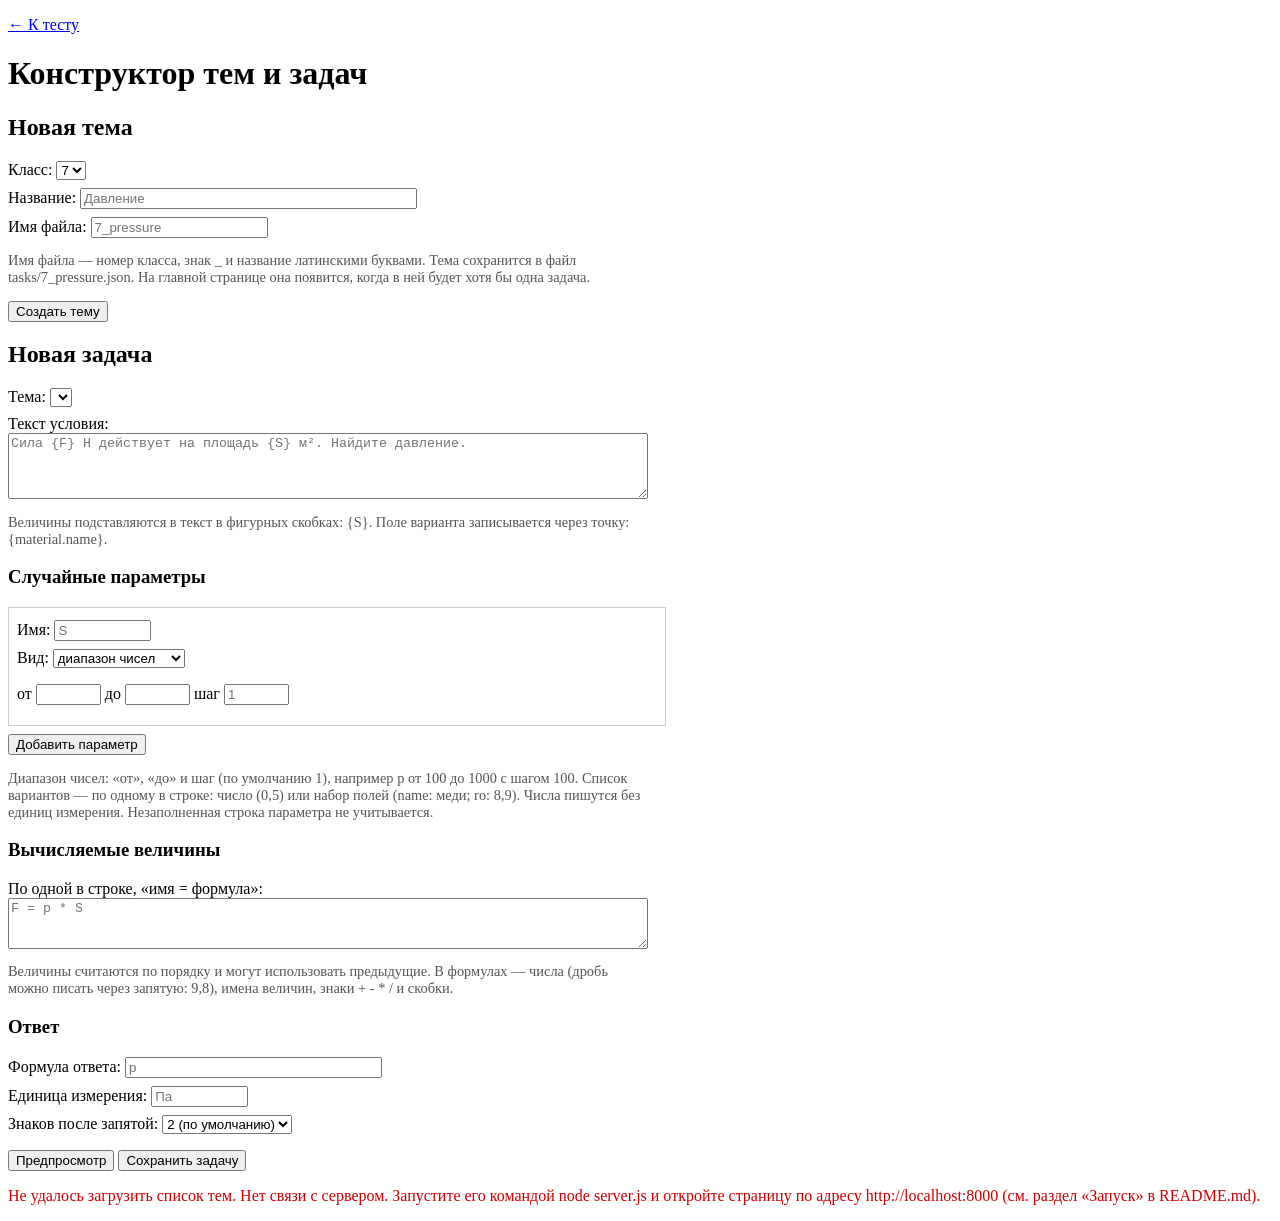
==== constructor.html @ 0646a0ce "feat: добавлен конструктор тем и задач, список тем загружается с сервера - constructor.html и constr" ====
<!DOCTYPE html>
<html lang="ru">
<head>
    <meta charset="UTF-8">
    <meta name="viewport" content="width=device-width, initial-scale=1.0">
    <title>Конструктор тем и задач</title>
    <style>
        /* Каждое поле с подписью — на своей строке */
        label { display: block; margin: 8px 0; }
        textarea { display: block; width: 100%; max-width: 640px; box-sizing: border-box; }
        /* Строка одного случайного параметра — в рамке */
        .param-row { border: 1px solid #ccc; padding: 4px 8px; margin: 8px 0; max-width: 640px; }
        .hint { color: #555; font-size: 0.9em; max-width: 640px; }
        .error { color: #c00; }
        .warning { color: #a60; }
        pre { background: #f4f4f4; padding: 8px; overflow-x: auto; max-width: 640px; }
    </style>
    <script src="./api.js"></script>
    <script src="./constructor.js"></script>
</head>
<body>
<p><a href="./">← К тесту</a></p>
<h1>Конструктор тем и задач</h1>

<h2>Новая тема</h2>
<label>Класс:
    <select id="topic-grade">
        <option>6</option>
        <option selected>7</option>
        <option>8</option>
    </select>
</label>
<label>Название: <input id="topic-title" size="40" placeholder="Давление"></label>
<label>Имя файла: <input id="topic-id" size="20" placeholder="7_pressure"></label>
<p class="hint">Имя файла — номер класса, знак _ и название латинскими буквами.
    Тема сохранится в файл tasks/7_pressure.json. На главной странице она появится, когда в ней будет хотя бы одна задача.</p>
<button id="create-topic">Создать тему</button>
<p id="topic-message"></p>

<h2>Новая задача</h2>
<label>Тема: <select id="task-topic"></select></label>

<label>Текст условия:
    <textarea id="task-text" rows="4" placeholder="Сила {F} Н действует на площадь {S} м². Найдите давление."></textarea>
</label>
<p class="hint">Величины подставляются в текст в фигурных скобках: {S}. Поле варианта записывается через точку: {material.name}.</p>

<h3>Случайные параметры</h3>
<div id="params"></div>
<button id="add-param">Добавить параметр</button>
<p class="hint">Диапазон чисел: «от», «до» и шаг (по умолчанию 1), например p от 100 до 1000 с шагом 100.
    Список вариантов — по одному в строке: число (0,5) или набор полей (name: меди; ro: 8,9).
    Числа пишутся без единиц измерения. Незаполненная строка параметра не учитывается.</p>

<h3>Вычисляемые величины</h3>
<label>По одной в строке, «имя = формула»:
    <textarea id="task-derived" rows="3" placeholder="F = p * S"></textarea>
</label>
<p class="hint">Величины считаются по порядку и могут использовать предыдущие.
    В формулах — числа (дробь можно писать через запятую: 9,8), имена величин, знаки + - * / и скобки.</p>

<h3>Ответ</h3>
<label>Формула ответа: <input id="task-answer" size="30" placeholder="p"></label>
<label>Единица измерения: <input id="task-unit" size="10" placeholder="Па"></label>
<label>Знаков после запятой:
    <select id="task-precision">
        <option>0</option>
        <option>1</option>
        <option value="" selected>2 (по умолчанию)</option>
        <option>3</option>
        <option>4</option>
        <option>5</option>
        <option>6</option>
    </select>
</label>

<p>
    <button id="preview-task">Предпросмотр</button>
    <button id="save-task">Сохранить задачу</button>
</p>
<p id="task-message"></p>
<div id="preview"></div>

<!-- Образец строки параметра: кнопка «Добавить параметр» копирует его в блок params.
     Содержимое <template> браузер не показывает, пока его не скопируют -->
<template id="param-row">
    <div class="param-row">
        <label>Имя: <input class="param-name" size="10" placeholder="S"></label>
        <label>Вид:
            <select class="param-kind">
                <option value="range">диапазон чисел</option>
                <option value="choices">список вариантов</option>
            </select>
        </label>
        <p class="param-range">
            от <input class="param-min" size="6">
            до <input class="param-max" size="6">
            шаг <input class="param-step" size="6" placeholder="1">
        </p>
        <!-- hidden прячет элемент; constructor.js переключает его при смене вида -->
        <div class="param-choices" hidden>
            <label>Варианты, по одному в строке:
                <textarea class="param-variants" rows="3" placeholder="0,5&#10;1&#10;2"></textarea>
            </label>
        </div>
    </div>
</template>
</body>
</html>
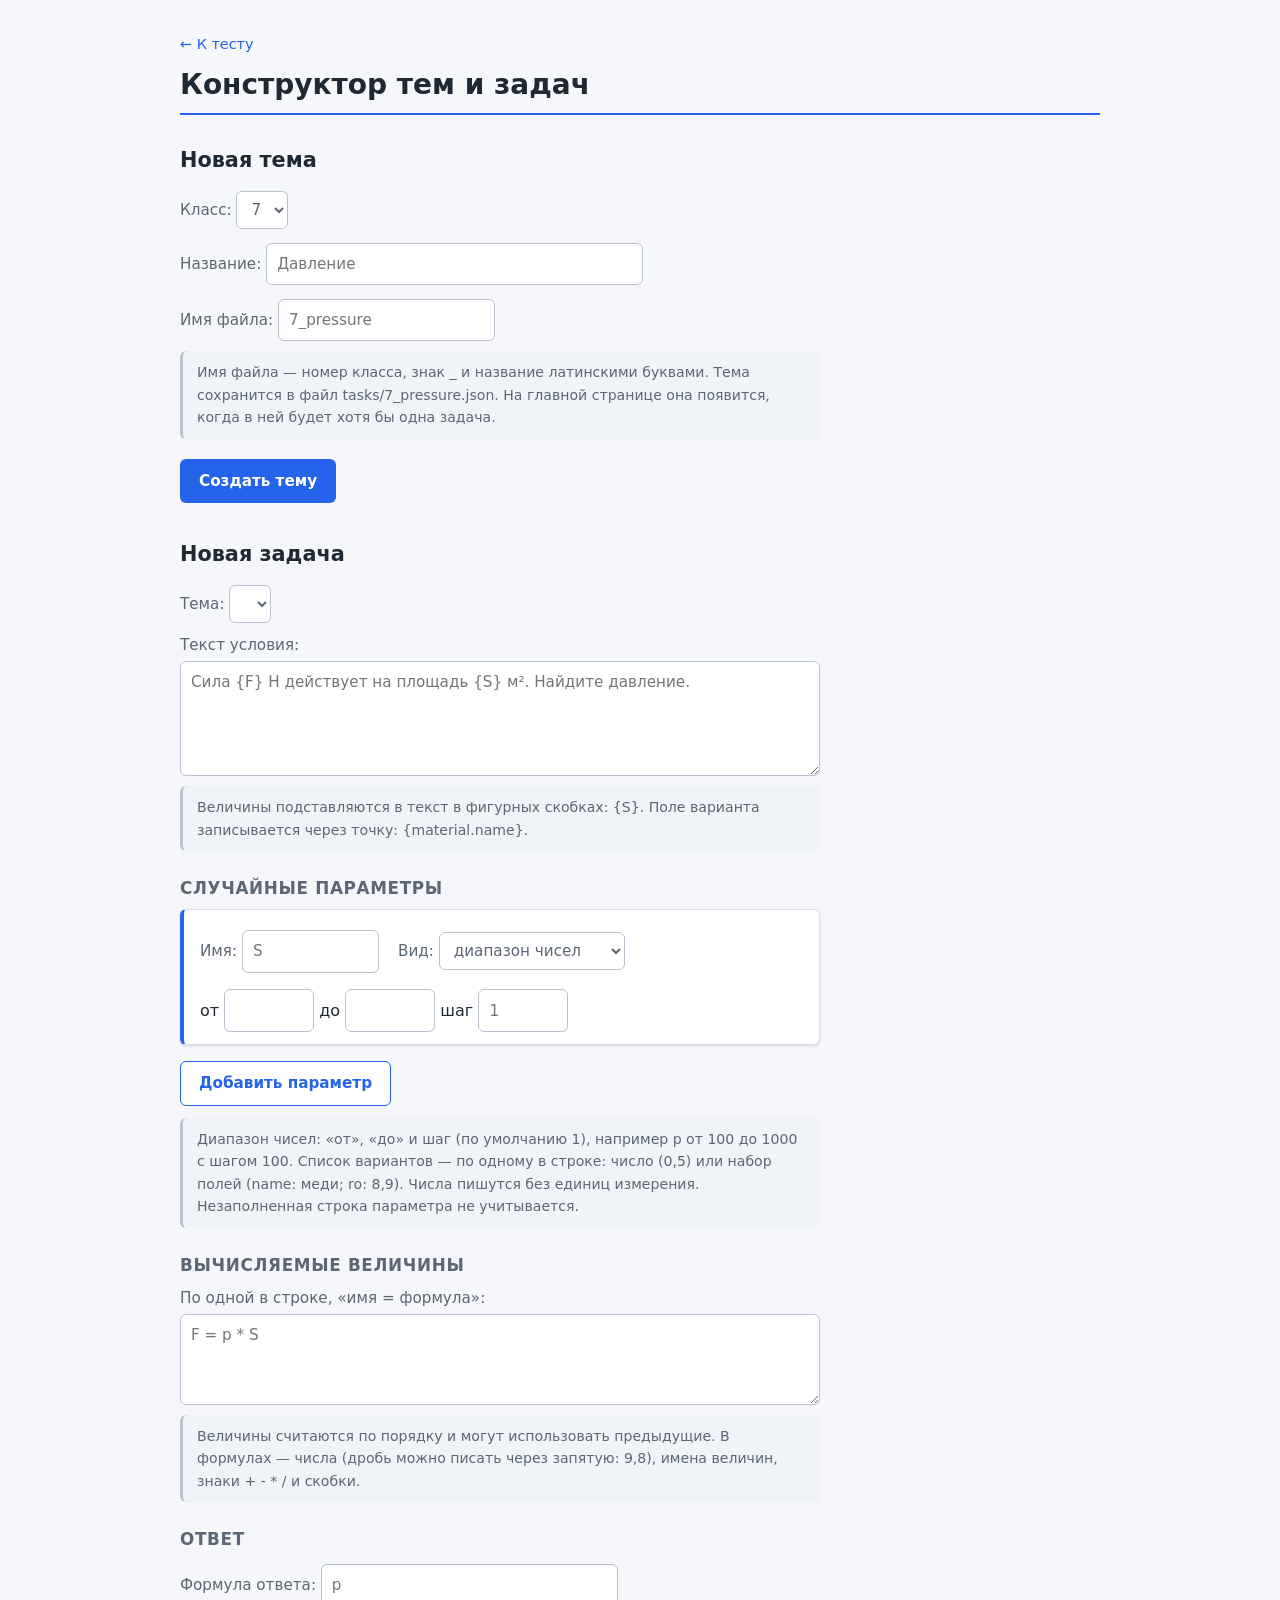
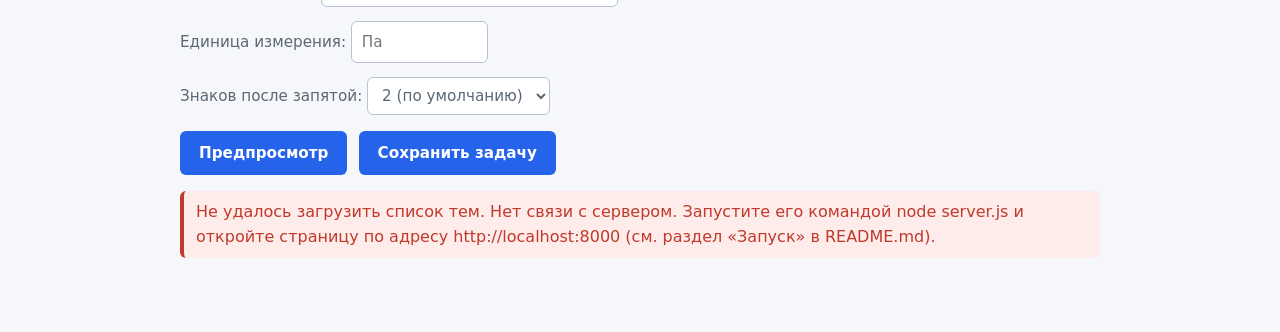
==== commit bf2d9793: "feat: добавлен файл с оформлением сайта" ====
--- a/constructor.html
+++ b/constructor.html
@@ -4,17 +4,7 @@
     <meta charset="UTF-8">
     <meta name="viewport" content="width=device-width, initial-scale=1.0">
     <title>Конструктор тем и задач</title>
-    <style>
-        /* Каждое поле с подписью — на своей строке */
-        label { display: block; margin: 8px 0; }
-        textarea { display: block; width: 100%; max-width: 640px; box-sizing: border-box; }
-        /* Строка одного случайного параметра — в рамке */
-        .param-row { border: 1px solid #ccc; padding: 4px 8px; margin: 8px 0; max-width: 640px; }
-        .hint { color: #555; font-size: 0.9em; max-width: 640px; }
-        .error { color: #c00; }
-        .warning { color: #a60; }
-        pre { background: #f4f4f4; padding: 8px; overflow-x: auto; max-width: 640px; }
-    </style>
+    <link rel="stylesheet" href="styles.css">
     <script src="./api.js"></script>
     <script src="./constructor.js"></script>
 </head>
--- a/styles.css
+++ b/styles.css
@@ -0,0 +1,563 @@
+/* ---------- Переменные ---------- */
+:root {
+    --bg: #f5f7fa;
+    --surface: #ffffff;
+    --surface-2: #f0f3f7;
+    --border: #d8dee7;
+    --border-strong: #b8c2d0;
+    --text: #1f2933;
+    --text-muted: #5b6774;
+    --primary: #2563eb;
+    --primary-hover: #1d4ed8;
+    --primary-soft: #e8efff;
+    --success: #15803d;
+    --success-soft: #e7f6ec;
+    --error: #c0392b;
+    --error-soft: #fdecea;
+    --warning: #a16207;
+    --warning-soft: #fdf6e3;
+    --radius: 10px;
+    --radius-sm: 6px;
+    --shadow: 0 1px 2px rgba(16, 24, 40, 0.06), 0 1px 3px rgba(16, 24, 40, 0.1);
+    --shadow-lg: 0 10px 25px rgba(16, 24, 40, 0.1);
+    --font: system-ui, -apple-system, "Segoe UI", Roboto, "Helvetica Neue", Arial, sans-serif;
+    --mono: ui-monospace, SFMono-Regular, Menlo, Consolas, "Liberation Mono", monospace;
+}
+
+/* ---------- Сброс и база ---------- */
+*,
+*::before,
+*::after {
+    box-sizing: border-box;
+}
+
+body {
+    margin: 0 auto;
+    padding: 24px 20px 64px;
+    max-width: 960px;
+    font-family: var(--font);
+    font-size: 16px;
+    line-height: 1.6;
+    color: var(--text);
+    background: var(--bg);
+}
+
+/* Скрытые блоки (атрибут hidden) не должны перебиваться display из правил ниже */
+[hidden] {
+    display: none !important;
+}
+
+h1, h2, h3 {
+    line-height: 1.25;
+    margin: 1.6em 0 0.6em;
+    color: var(--text);
+}
+
+h1 {
+    font-size: 1.75rem;
+    margin-top: 0.4em;
+    padding-bottom: 0.4em;
+    border-bottom: 2px solid var(--primary);
+}
+
+h2 {
+    font-size: 1.3rem;
+}
+
+h3 {
+    font-size: 1.05rem;
+    color: var(--text-muted);
+    text-transform: uppercase;
+    letter-spacing: 0.04em;
+}
+
+p {
+    margin: 0.6em 0;
+}
+
+a {
+    color: var(--primary);
+    text-decoration: none;
+}
+
+a:hover,
+a:focus-visible {
+    text-decoration: underline;
+}
+
+/* ---------- Формы ---------- */
+label {
+    display: block;
+    margin: 10px 0;
+    font-size: 0.95rem;
+    color: var(--text-muted);
+}
+
+input,
+select,
+textarea,
+button {
+    font: inherit;
+    color: inherit;
+}
+
+input[type="text"],
+input[type="number"],
+input:not([type]),
+select,
+textarea {
+    display: inline-block;
+    padding: 8px 10px;
+    margin-top: 4px;
+    background: var(--surface);
+    border: 1px solid var(--border-strong);
+    border-radius: var(--radius-sm);
+    transition: border-color 0.15s, box-shadow 0.15s;
+}
+
+input[type="text"]:focus,
+input[type="number"]:focus,
+input:not([type]):focus,
+select:focus,
+textarea:focus {
+    outline: none;
+    border-color: var(--primary);
+    box-shadow: 0 0 0 3px var(--primary-soft);
+}
+
+input:disabled,
+textarea:disabled,
+select:disabled {
+    background: var(--surface-2);
+    color: var(--text-muted);
+    cursor: not-allowed;
+}
+
+textarea {
+    display: block;
+    width: 100%;
+    max-width: 640px;
+    resize: vertical;
+    min-height: 72px;
+    font-family: var(--font);
+}
+
+/* Чекбоксы в списке тем */
+input[type="checkbox"] {
+    width: 18px;
+    height: 18px;
+    margin: 0 4px 0 0;
+    vertical-align: -3px;
+    accent-color: var(--primary);
+    cursor: pointer;
+}
+
+/* ---------- Кнопки ---------- */
+button {
+    display: inline-block;
+    padding: 9px 18px;
+    margin: 6px 6px 6px 0;
+    font-weight: 600;
+    font-size: 0.95rem;
+    color: #fff;
+    background: var(--primary);
+    border: 1px solid transparent;
+    border-radius: var(--radius-sm);
+    cursor: pointer;
+    transition: background 0.15s, transform 0.05s, box-shadow 0.15s;
+}
+
+button:hover:not(:disabled) {
+    background: var(--primary-hover);
+    box-shadow: var(--shadow);
+}
+
+button:active:not(:disabled) {
+    transform: translateY(1px);
+}
+
+button:focus-visible {
+    outline: none;
+    box-shadow: 0 0 0 3px var(--primary-soft);
+}
+
+button:disabled {
+    background: var(--border-strong);
+    cursor: not-allowed;
+    opacity: 0.7;
+}
+
+/* «Новый тест» и «Завершить тест» — второстепенные */
+#finish-test,
+#new-test,
+#add-param {
+    background: var(--surface);
+    color: var(--primary);
+    border-color: var(--primary);
+}
+
+#finish-test:hover:not(:disabled),
+#new-test:hover:not(:disabled),
+#add-param:hover:not(:disabled) {
+    background: var(--primary-soft);
+}
+
+/* ---------- Сообщения ---------- */
+.error {
+    color: var(--error);
+    background: var(--error-soft);
+    padding: 8px 12px;
+    border-left: 4px solid var(--error);
+    border-radius: var(--radius-sm);
+}
+
+.warning {
+    color: var(--warning);
+    background: var(--warning-soft);
+    padding: 8px 12px;
+    border-left: 4px solid var(--warning);
+    border-radius: var(--radius-sm);
+    margin: 8px 0;
+}
+
+/* Пустые абзацы сообщений не должны занимать место */
+#topic-message:empty,
+#task-message:empty,
+#test-message:empty,
+#results:empty,
+#preview:empty {
+    display: none;
+}
+
+/* Сообщение о непроверенных ответах — выделяем, когда оно не пустое */
+#test-message:not(:empty) {
+    padding: 10px 14px;
+    margin: 12px 0;
+    background: var(--warning-soft);
+    color: var(--warning);
+    border-left: 4px solid var(--warning);
+    border-radius: var(--radius-sm);
+}
+
+/* ---------- Список тем (index.html) ---------- */
+#topics {
+    padding: 16px 20px;
+    background: var(--surface);
+    border: 1px solid var(--border);
+    border-radius: var(--radius);
+    box-shadow: var(--shadow);
+}
+
+#topics h3 {
+    margin: 16px 0 6px;
+    padding-bottom: 4px;
+    border-bottom: 1px solid var(--border);
+}
+
+#topics h3:first-child {
+    margin-top: 0;
+}
+
+#topics label {
+    display: inline-block;
+    margin: 4px 16px 4px 0;
+    color: var(--text);
+    cursor: pointer;
+}
+
+#topics label:hover {
+    color: var(--primary);
+}
+
+/* ---------- Блок настройки теста ---------- */
+#setup {
+    margin-bottom: 24px;
+}
+
+#setup > p {
+    padding: 12px 16px;
+    background: var(--surface);
+    border: 1px solid var(--border);
+    border-radius: var(--radius);
+    box-shadow: var(--shadow);
+}
+
+#task-count {
+    width: 90px;
+    margin-left: 6px;
+}
+
+/* ---------- Тест ---------- */
+#test {
+    margin-top: 8px;
+}
+
+#task-list {
+    list-style: none;
+    counter-reset: task;
+    padding: 0;
+    margin: 0;
+    display: grid;
+    gap: 16px;
+}
+
+#task-list > li {
+    counter-increment: task;
+    position: relative;
+    padding: 16px 20px 16px 60px;
+    background: var(--surface);
+    border: 1px solid var(--border);
+    border-radius: var(--radius);
+    box-shadow: var(--shadow);
+}
+
+/* Номер задачи — кружком слева */
+#task-list > li::before {
+    content: counter(task);
+    position: absolute;
+    top: 16px;
+    left: 18px;
+    width: 30px;
+    height: 30px;
+    display: flex;
+    align-items: center;
+    justify-content: center;
+    font-weight: 700;
+    font-size: 0.9rem;
+    color: var(--primary);
+    background: var(--primary-soft);
+    border-radius: 50%;
+}
+
+#task-list > li h3 {
+    margin: 0 0 6px;
+    font-size: 0.8rem;
+    color: var(--text-muted);
+    text-transform: uppercase;
+    letter-spacing: 0.05em;
+}
+
+#task-list > li p {
+    margin: 0 0 10px;
+}
+
+/* Длинные «токены» вроде Дж/(кг·°C) и Ом·мм²/м переносим, только если не влезают */
+#task-list > li p,
+#task-list > li label {
+    overflow-wrap: anywhere;
+    hyphens: auto;
+}
+
+#task-list > li label {
+    display: flex;
+    flex-wrap: wrap;
+    align-items: center;
+    gap: 8px;
+    margin: 8px 0 0;
+    color: var(--text);
+    font-weight: 600;
+}
+
+#task-list > li input[type="text"] {
+    flex: 1 1 180px;
+    max-width: 240px;
+    margin-top: 0;
+}
+
+/* Сообщение под задачей: «Верно», «Неверно…», «Нет ответа» */
+#task-list > li p:last-child:not(:first-child) {
+    margin: 6px 0 0;
+    font-size: 0.92rem;
+    min-height: 0;
+}
+
+/* ---------- Итоги ---------- */
+#results {
+    margin-top: 24px;
+    padding: 20px 24px;
+    background: var(--surface);
+    border: 1px solid var(--border);
+    border-left: 5px solid var(--primary);
+    border-radius: var(--radius);
+    box-shadow: var(--shadow-lg);
+}
+
+#results h3 {
+    margin-top: 0;
+}
+
+#results p {
+    margin: 6px 0;
+    font-size: 1.05rem;
+}
+
+#results p:nth-child(2) {
+    font-weight: 700;
+    color: var(--primary);
+    font-size: 1.2rem;
+}
+
+/* ---------- Предпросмотр в конструкторе ---------- */
+#preview {
+    margin-top: 20px;
+}
+
+#preview h3 {
+    margin-top: 20px;
+}
+
+#preview ol {
+    padding-left: 22px;
+}
+
+#preview ol li {
+    padding: 10px 14px;
+    margin-bottom: 10px;
+    background: var(--surface);
+    border: 1px solid var(--border);
+    border-radius: var(--radius-sm);
+}
+
+#preview ol li div {
+    margin-top: 6px;
+    font-weight: 700;
+    color: var(--success);
+}
+
+pre {
+    padding: 14px 16px;
+    background: #1e2430;
+    color: #e6edf3;
+    border-radius: var(--radius);
+    overflow-x: auto;
+    max-width: 100%;
+    font-family: var(--mono);
+    font-size: 0.85rem;
+    line-height: 1.5;
+    box-shadow: var(--shadow);
+}
+
+/* ---------- Конструктор: строки параметров ---------- */
+.param-row {
+    padding: 12px 16px;
+    margin: 10px 0;
+    max-width: 640px;
+    background: var(--surface);
+    border: 1px solid var(--border);
+    border-left: 4px solid var(--primary);
+    border-radius: var(--radius-sm);
+    box-shadow: var(--shadow);
+}
+
+.param-row label {
+    display: inline-block;
+    margin: 4px 14px 4px 0;
+}
+
+.param-row .param-range,
+.param-row .param-choices {
+    margin: 8px 0 0;
+}
+
+.param-row .param-range input {
+    width: 90px;
+}
+
+.param-row textarea {
+    max-width: 100%;
+}
+
+/* ---------- Подсказки ---------- */
+.hint {
+    max-width: 640px;
+    margin: 6px 0 14px;
+    padding: 10px 14px;
+    font-size: 0.88rem;
+    color: var(--text-muted);
+    background: var(--surface-2);
+    border-left: 3px solid var(--border-strong);
+    border-radius: var(--radius-sm);
+}
+
+/* ---------- Ссылка «К тесту» / «Конструктор» ---------- */
+body > p:first-of-type {
+    font-size: 0.9rem;
+}
+
+/* ---------- Адаптивность ---------- */
+@media (max-width: 640px) {
+    body {
+        padding: 16px 12px 48px;
+        font-size: 15px;
+    }
+
+    h1 {
+        font-size: 1.4rem;
+    }
+
+    #task-list > li {
+        padding: 14px;
+    }
+
+    /* На узком экране номер задачи уходит в строку заголовка */
+    #task-list > li::before {
+        position: static;
+        display: inline-flex;
+        margin-bottom: 6px;
+    }
+
+    #task-list > li label {
+        flex-direction: column;
+        align-items: flex-start;
+    }
+
+    #task-list > li input[type="text"] {
+        flex-basis: 100%;
+        max-width: none;
+        width: 100%;
+    }
+
+    button {
+        width: 100%;
+        margin: 6px 0;
+    }
+
+    #setup > p {
+        display: flex;
+        flex-direction: column;
+        gap: 8px;
+    }
+
+    .param-row label {
+        display: block;
+        margin-right: 0;
+    }
+}
+
+/* ---------- Печать ---------- */
+@media print {
+    body {
+        max-width: none;
+        padding: 0;
+        background: #fff;
+    }
+
+    button,
+    #setup,
+    a {
+        display: none !important;
+    }
+
+    #task-list > li,
+    #results {
+        box-shadow: none;
+        border: 1px solid #ccc;
+        break-inside: avoid;
+    }
+
+    pre {
+        background: #f4f4f4;
+        color: #000;
+        border: 1px solid #ccc;
+    }
+}
